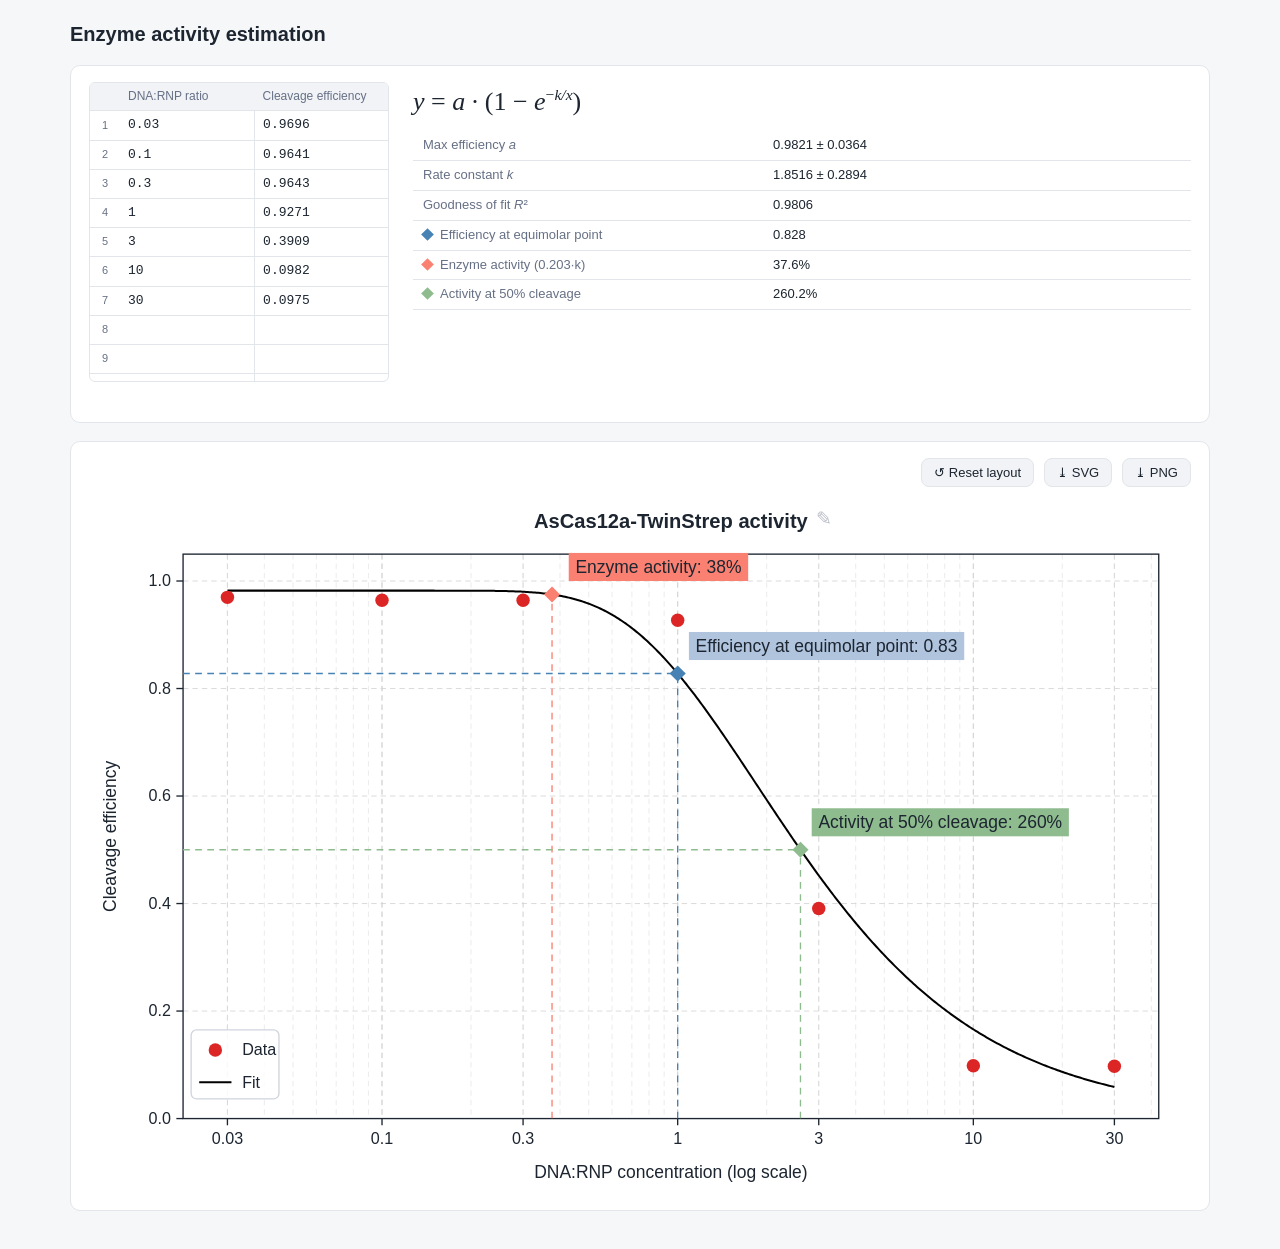
==== tools/enzyme_activity.html @ 2ab369ae "Added enzyme activity analysis" ====
<!DOCTYPE html>
<html lang='en'>

<head>
  <meta charset='utf-8'>
  <meta name='viewport' content='width=device-width, initial-scale=1'>
  <title>Enzyme activity estimation</title>
  <style>
    :root {
      --bg: #f6f7f9;
      --panel: #ffffff;
      --panel2: #f1f3f6;
      --line: #e2e6ea;
      --txt: #1c2530;
      --muted: #667085;
      --accent: #2563eb;
      --bad: #dc2626;
    }

    * {
      box-sizing: border-box
    }

    body {
      margin: 0;
      background: var(--bg);
      color: var(--txt);
      font: 14px/1.45 -apple-system, BlinkMacSystemFont, 'Segoe UI', Roboto, Helvetica, Arial, sans-serif
    }

    .wrap {
      max-width: 1180px;
      margin: 0 auto;
      padding: 20px
    }

    h1 {
      font-size: 20px;
      margin: 0 0 16px
    }

    .panel {
      background: var(--panel);
      border: 1px solid var(--line);
      border-radius: 10px;
      padding: 16px 18px;
      margin-bottom: 18px
    }

    .inputs {
      display: grid;
      grid-template-columns: minmax(220px, 300px) 1fr;
      gap: 24px
    }

    @media (max-width: 700px) {
      .inputs {
        grid-template-columns: 1fr
      }
    }

    label.fld {
      display: block;
      font-size: 12px;
      color: var(--muted);
      margin-bottom: 4px
    }

    /* data grid */
    .grid-wrap {
      max-height: 300px;
      overflow-y: auto;
      border: 1px solid var(--line);
      border-radius: 6px
    }

    #dataGrid {
      width: 100%;
      border-collapse: collapse
    }

    #dataGrid th {
      position: sticky;
      top: 0;
      background: var(--panel2);
      font-size: 12px;
      color: var(--muted);
      font-weight: 500;
      padding: 5px 8px;
      text-align: left;
      width: auto;
      z-index: 1
    }

    #dataGrid td {
      padding: 0;
      border-bottom: 1px solid var(--line)
    }

    #dataGrid td.idx {
      width: 30px;
      text-align: center;
      color: var(--muted);
      font-size: 11px
    }

    #dataGrid td.del {
      width: 28px;
      text-align: center
    }

    #dataGrid input {
      width: 100%;
      border: none;
      padding: 5px 8px;
      font: 13px/1.4 ui-monospace, SFMono-Regular, Menlo, Consolas, monospace;
      background: transparent;
      color: var(--txt);
      font-variant-numeric: tabular-nums
    }

    #dataGrid input:focus {
      outline: 2px solid rgba(37, 99, 235, .4);
      outline-offset: -2px;
      background: #f8faff
    }

    #dataGrid input.bad {
      background: #fef2f2;
      color: var(--bad)
    }

    #dataGrid td.x-col {
      border-right: 1px solid var(--line)
    }

    .del-btn {
      border: none;
      background: none;
      color: var(--muted);
      cursor: pointer;
      font-size: 15px;
      line-height: 1;
      padding: 2px 6px;
      border-radius: 4px
    }

    .del-btn:hover {
      color: var(--bad);
      background: #fef2f2
    }

    .grid-tools {
      display: flex;
      gap: 8px;
      margin-top: 8px
    }

    .btn.sm {
      padding: 3px 10px;
      font-size: 12px
    }

    /* formula */
    .formula {
      font: italic 26px/1.2 'Cambria Math', Cambria, 'Times New Roman', serif;
      margin: 4px 0 14px;
      color: var(--txt)
    }

    .formula .n {
      font-style: normal
    }

    .formula sup {
      font-size: 60%
    }

    /* plot + on-plot title */
    .plotwrap {
      position: relative
    }

    #titleInput {
      position: absolute;
      border: none;
      outline: none;
      background: transparent;
      box-shadow: none;
      text-align: center;
      font-weight: 600;
      color: var(--txt);
      padding: 0;
      margin: 0;
      font-family: -apple-system, Helvetica, Arial, sans-serif;
      -webkit-appearance: none;
      appearance: none
    }

    #titleInput::placeholder {
      color: #c0c5cc
    }

    #titleInput {
      cursor: text;
      transition: color .12s
    }

    #titleInput:hover:not(:focus) {
      color: var(--accent)
    }

    #titlePen {
      position: absolute;
      pointer-events: none;
      color: var(--muted);
      opacity: .45;
      transition: opacity .12s, color .12s;
      line-height: 1
    }

    .plotwrap:has(#titleInput:hover) #titlePen {
      opacity: 1;
      color: var(--accent)
    }

    .plotwrap:has(#titleInput:focus) #titlePen {
      opacity: 0
    }

    .lbl {
      cursor: move
    }

    .lbl .close {
      opacity: 0;
      cursor: pointer;
      transition: opacity .12s
    }

    .lbl:hover .close {
      opacity: 1
    }

    /* grid range selection */
    #dataGrid td.sel {
      background: rgba(37, 99, 235, .13)
    }

    #dataGrid td.idx {
      cursor: e-resize;
      user-select: none
    }

    #dataGrid th[data-c] {
      cursor: s-resize;
      user-select: none
    }

    .grid-wrap:focus {
      outline: none
    }

    .grid-wrap.dragging,
    .grid-wrap.dragging input {
      user-select: none
    }

    .grid-wrap.dragging input::selection {
      background: transparent
    }

    .hint {
      font-size: 12px;
      color: var(--muted);
      margin-top: 4px
    }

    #err {
      color: var(--bad);
      font-size: 13px;
      min-height: 18px;
      margin-top: 6px
    }

    table {
      border-collapse: collapse;
      font-size: 13px;
      width: 100%
    }

    th,
    td {
      padding: 5px 10px;
      border-bottom: 1px solid var(--line);
      text-align: left;
      font-variant-numeric: tabular-nums
    }

    th {
      color: var(--muted);
      font-weight: 500;
      width: 45%
    }

    .sw {
      display: inline-block;
      width: 9px;
      height: 9px;
      transform: rotate(45deg);
      margin-right: 8px
    }

    .phead {
      display: flex;
      align-items: center;
      justify-content: flex-end;
      gap: 10px;
      margin-bottom: 8px
    }

    .btn {
      display: inline-flex;
      align-items: center;
      gap: 6px;
      background: var(--panel2);
      color: var(--txt);
      border: 1px solid var(--line);
      border-radius: 8px;
      padding: 6px 12px;
      font-size: 13px;
      cursor: pointer
    }

    .btn:hover {
      border-color: var(--accent);
      color: var(--accent)
    }

    #plot {
      width: 100%;
      height: auto;
      display: block
    }

    #plot text {
      font-family: -apple-system, Helvetica, Arial, sans-serif
    }

    #hoverTip {
      position: fixed;
      z-index: 10;
      pointer-events: none;
      display: none;
      background: rgba(28, 37, 48, .92);
      color: #fff;
      font-size: 12px;
      line-height: 1.35;
      padding: 4px 8px;
      border-radius: 5px;
      white-space: nowrap;
      font-variant-numeric: tabular-nums
    }
  </style>
</head>

<body>
  <div class='wrap'>
    <h1>Enzyme activity estimation</h1>

    <div class='panel'>
      <div class='inputs'>
        <div>
          <div class='grid-wrap' tabindex='-1'>
            <table id='dataGrid'>
              <thead>
                <tr><th></th><th data-c='x' title='Select column'>DNA:RNP ratio</th><th data-c='y' title='Select column'>Cleavage efficiency</th></tr>
              </thead>
              <tbody></tbody>
            </table>
          </div>
          <div id='err'></div>
        </div>
        <div>
          <div class='formula'>y <span class='n'>=</span> a <span class='n'>&middot; (1 &minus;</span> e<sup><span class='n'>&minus;</span>k/x</sup><span class='n'>)</span></div>
          <table id='results'></table>
        </div>
      </div>
    </div>

    <div class='panel'>
      <div class='phead'>
        <button class='btn' id='resetLayout' title='Restore hidden and moved labels and legend'>↺ Reset layout</button>
        <button class='btn' id='exportSvg'>⤓ SVG</button>
        <button class='btn' id='exportPng'>⤓ PNG</button>
      </div>
      <div class='plotwrap'>
        <svg id='plot' xmlns='http://www.w3.org/2000/svg' viewBox='0 0 820 520'></svg>
        <input type='text' id='titleInput' value='AsCas12a-TwinStrep activity' placeholder='Click to add a title' spellcheck='false' title='Click to edit the title'>
        <span id='titlePen'>&#9998;</span>
      </div>
    </div>
  </div>
  <div id='hoverTip'></div>

  <script>
    'use strict';
    const SVGNS = 'http://www.w3.org/2000/svg';
    const $ = id => document.getElementById(id);
    const C = { eff: '#4682b4', act: '#fa8072', h50: '#8fbc8f', effBox: '#b0c4de', data: '#dc2626' };
    const P = { W: 820, H: 520, mL: 70, mR: 24, mT: 44, mB: 56 };
    const model = (x, a, k) => a * (1 - Math.exp(-k / x));
    const titleInput = $('titleInput');
    let fit = null;

    /* ======================= DATA GRID ======================= */
    let rows = [[0.03, 0.9696], [0.1, 0.9641], [0.3, 0.9643], [1, 0.9271], [3, 0.3909], [10, 0.0982], [30, 0.0975]]
      .map(([x, y]) => ({ x: String(x), y: String(y) }));
    const toNum = v => { const t = String(v).trim().replace(',', '.'); return t === '' ? NaN : Number(t); };
    const isBlank = r => !r.x.trim() && !r.y.trim();

    function splitLine(line) {
      // tab or semicolon separated: commas are decimal separators (e.g. LT/DE Excel)
      if (/[\t;]/.test(line)) return line.split(/[\t;]/).map(f => f.trim());
      const f = line.trim().split(/\s+/);
      return f.length > 1 ? f : line.split(',').map(f => f.trim());
    }

    // spreadsheet-like: always at least MIN_ROWS rows and SPARE empty rows below the last filled one
    const MIN_ROWS = 20, SPARE = 10;
    function lastFilled() { for (let i = rows.length - 1; i >= 0; i--) if (!isBlank(rows[i])) return i; return -1; }
    function makeRow(i) {
      const tr = document.createElement('tr');
      tr.innerHTML = `<td class='idx'>${i + 1}</td><td class='x-col'><input data-r='${i}' data-c='x' inputmode='decimal'></td>`
        + `<td><input data-r='${i}' data-c='y' inputmode='decimal'></td>`;
      tr.querySelector('[data-c=x]').value = rows[i].x; tr.querySelector('[data-c=y]').value = rows[i].y;
      return tr;
    }
    function ensureRows() {   // append rows without rebuilding (keeps focus)
      const tb = document.querySelector('#dataGrid tbody');
      while (rows.length < Math.max(MIN_ROWS, lastFilled() + 1 + SPARE)) {
        rows.push({ x: '', y: '' }); tb.appendChild(makeRow(rows.length - 1));
      }
    }
    function buildGrid(focus) {
      while (rows.length < Math.max(MIN_ROWS, lastFilled() + 1 + SPARE)) rows.push({ x: '', y: '' });
      const tb = document.querySelector('#dataGrid tbody'); tb.innerHTML = '';
      rows.forEach((r, i) => tb.appendChild(makeRow(i)));
      markBad(); if (typeof markSel === 'function') markSel();
      if (focus) { const el = tb.querySelector(`input[data-r='${focus.r}'][data-c='${focus.c}']`); if (el) { el.focus(); el.select(); } }
    }
    function markBad() {
      document.querySelectorAll('#dataGrid input').forEach(el => {
        const r = rows[+el.dataset.r], v = el.value.trim();
        const bad = (v !== '' && !Number.isFinite(toNum(v))) || (el.dataset.c === 'x' && v !== '' && toNum(v) <= 0)
          || (v === '' && !isBlank(r));
        el.classList.toggle('bad', bad);
      });
    }

    const tbody = document.querySelector('#dataGrid tbody'), gridWrap = document.querySelector('.grid-wrap');
    const COLS = ['x', 'y'];
    let sel = null, selDrag = null;   // sel: {a:{r,c}, b:{r,c}}, c = 0 (x) or 1 (y)
    const selBox = () => sel && {
      r0: Math.min(sel.a.r, sel.b.r), r1: Math.max(sel.a.r, sel.b.r),
      c0: Math.min(sel.a.c, sel.b.c), c1: Math.max(sel.a.c, sel.b.c)
    };
    const isMulti = () => { const b = selBox(); return !!b && (b.r1 > b.r0 || b.c1 > b.c0); };
    function markSel() {
      const b = isMulti() ? selBox() : null;
      tbody.querySelectorAll('input').forEach(el => {
        const r = +el.dataset.r, c = COLS.indexOf(el.dataset.c);
        el.parentElement.classList.toggle('sel', !!b && r >= b.r0 && r <= b.r1 && c >= b.c0 && c <= b.c1);
      });
    }
    function setSel(a, b) { sel = a ? { a, b: b || a } : null; markSel(); }
    function cellOf(target) {
      const td = target.closest && target.closest('td'); if (!td || !tbody.contains(td)) return null;
      const tr = td.parentElement, r = [...tbody.children].indexOf(tr);
      if (td.classList.contains('idx')) return { r, c: -1 };
      const inp = td.querySelector('input'); return inp ? { r, c: COLS.indexOf(inp.dataset.c) } : null;
    }
    // Click (no drag) on a cell enters edit mode; dragging selects a range.
    // A cell already being edited keeps native caret/text selection until the drag leaves it.
    const inputAt = cell => tbody.querySelector(`input[data-r='${cell.r}'][data-c='${COLS[cell.c]}']`);
    tbody.addEventListener('mousedown', e => {
      const cell = cellOf(e.target); if (!cell || e.button !== 0) return;
      if (cell.c === -1) {   // row header: whole rows
        e.preventDefault(); gridWrap.focus();
        const a = e.shiftKey && sel ? { r: sel.a.r, c: 0 } : { r: cell.r, c: 0 };
        setSel(a, { r: cell.r, c: 1 }); selDrag = { rows: true, moved: true };
        return;
      }
      const inp = inputAt(cell), editing = document.activeElement === inp;
      if (e.shiftKey && sel) { e.preventDefault(); gridWrap.focus(); setSel(sel.a, cell); selDrag = { rows: false, moved: true }; return; }
      if (!editing) e.preventDefault();   // no focus / text selection yet
      setSel(cell); selDrag = { rows: false, moved: false, cell, editing };
    });
    window.addEventListener('mousemove', e => {
      if (!selDrag || !sel) return;
      const el = document.elementFromPoint(e.clientX, e.clientY);
      const cell = el && cellOf(el); if (!cell) return;
      const b = selDrag.rows ? { r: cell.r, c: 1 } : { r: cell.r, c: Math.max(cell.c, 0) };
      if (b.r === sel.b.r && b.c === sel.b.c) return;
      setSel(sel.a, b);
      if (isMulti() && !selDrag.moved) {   // drag left the start cell: switch to range mode
        selDrag.moved = true;
        gridWrap.classList.add('dragging');
      }
      if (selDrag.moved) {   // keep any text selection inside the start cell collapsed
        const ae = document.activeElement;
        if (ae && ae.tagName === 'INPUT' && gridWrap.contains(ae)) { const n = ae.selectionStart; ae.setSelectionRange(n, n); ae.blur(); }
        if (document.activeElement !== gridWrap) gridWrap.focus();
        window.getSelection().removeAllRanges();
        e.preventDefault();
      }
    });
    window.addEventListener('mouseup', () => {
      if (selDrag && !selDrag.moved && !selDrag.rows && !selDrag.editing) {   // plain click: edit that cell
        const inp = inputAt(selDrag.cell);
        if (inp) { inp.focus(); const n = inp.value.length; inp.setSelectionRange(n, n); }
      }
      selDrag = null; gridWrap.classList.remove('dragging');
    });
    document.querySelectorAll('#dataGrid th[data-c]').forEach(th => th.addEventListener('mousedown', e => {
      e.preventDefault(); gridWrap.focus();
      const c = COLS.indexOf(th.dataset.c), last = Math.max(lastFilled(), 0);
      if (e.shiftKey && sel) setSel({ r: 0, c: sel.a.c }, { r: last, c });
      else setSel({ r: 0, c }, { r: last, c });
    }));
    document.addEventListener('mousedown', e => { if (!gridWrap.contains(e.target)) setSel(null); });
    gridWrap.addEventListener('keydown', e => {
      if (!isMulti()) return;
      if (e.key === 'Delete' || e.key === 'Backspace') {
        e.preventDefault();
        const b = selBox();
        for (let r = b.r0; r <= b.r1; r++) for (let c = b.c0; c <= b.c1; c++) rows[r][COLS[c]] = '';
        buildGrid(); gridWrap.focus(); render();
      } else if (e.key === 'Escape') setSel(null);
    });
    document.addEventListener('copy', e => {
      if (!isMulti() || !gridWrap.contains(document.activeElement)) return;
      const b = selBox(), out = [];
      for (let r = b.r0; r <= b.r1; r++) { const line = []; for (let c = b.c0; c <= b.c1; c++) line.push(rows[r][COLS[c]]); out.push(line.join('\t')); }
      e.clipboardData.setData('text/plain', out.join('\n')); e.preventDefault();
    });
    tbody.addEventListener('input', e => {
      const el = e.target; if (el.tagName !== 'INPUT') return;
      const i = +el.dataset.r; rows[i][el.dataset.c] = el.value;
      ensureRows(); markBad(); render();
    });
    tbody.addEventListener('keydown', e => {
      const el = e.target; if (el.tagName !== 'INPUT') return;
      const i = +el.dataset.r, c = el.dataset.c;
      let t = null;
      if (e.key === 'Enter' || e.key === 'ArrowDown') t = { r: Math.min(i + 1, rows.length - 1), c };
      else if (e.key === 'ArrowUp') t = { r: Math.max(i - 1, 0), c };
      if (t) { e.preventDefault(); const n = tbody.querySelector(`input[data-r='${t.r}'][data-c='${t.c}']`); n.focus(); n.select(); }
    });
    tbody.addEventListener('paste', e => {
      const el = e.target; if (el.tagName !== 'INPUT') return;
      const text = (e.clipboardData || window.clipboardData).getData('text');
      if (!/\s|;/.test(text.trim())) return;   // single value: normal paste
      e.preventDefault();
      const lines = text.replace(/\r/g, '').split('\n').filter(l => l.trim() !== '');
      let i = +el.dataset.r; const startCol = el.dataset.c;
      for (const line of lines) {
        const f = splitLine(line);
        if (!rows[i]) rows[i] = { x: '', y: '' };
        if (startCol === 'x') { rows[i].x = f[0] ?? ''; if (f.length > 1) rows[i].y = f[1]; }
        else rows[i].y = f[0] ?? '';
        i++;
      }
      buildGrid({ r: Math.min(i, rows.length - 1), c: startCol }); render();
    });

    /* ======================= PARSE ======================= */
    function getPoints() {
      const pts = [];
      rows.forEach((r, i) => {
        if (isBlank(r)) return;
        const x = toNum(r.x), y = toNum(r.y);
        if (!Number.isFinite(x) || !Number.isFinite(y)) throw new Error(`Row ${i + 1} needs two numbers.`);
        if (x <= 0) throw new Error(`Row ${i + 1}: ratio must be positive (log scale).`);
        pts.push({ x, y });
      });
      if (pts.length < 3) throw new Error('Need at least 3 points.');
      return pts.sort((p, q) => p.x - q.x);
    }

    /* ======================= FIT (Levenberg-Marquardt) ======================= */
    function curveFit(pts) {
      const n = pts.length;
      // initial guess: a = max y, k from the point closest to half-max
      let a = Math.max(...pts.map(p => p.y));
      let best = pts[0], bd = Infinity;
      for (const p of pts) { const d = Math.abs(p.y - a / 2); if (d < bd && p.y < a) { bd = d; best = p; } }
      let k = Math.max(1e-9, -best.x * Math.log(Math.max(1e-6, 1 - best.y / a)));
      if (!Number.isFinite(k)) k = 1;

      const ssr = (a, k) => pts.reduce((s, p) => s + (p.y - model(p.x, a, k)) ** 2, 0);
      const jac = (a, k) => {
        let JtJ = [0, 0, 0], Jtr = [0, 0];
        for (const p of pts) {
          const e = Math.exp(-k / p.x), da = 1 - e, dk = a * e / p.x, r = p.y - a * da;
          JtJ[0] += da * da; JtJ[1] += da * dk; JtJ[2] += dk * dk; Jtr[0] += da * r; Jtr[1] += dk * r;
        }
        return { JtJ, Jtr };
      };
      let lam = 1e-3, cur = ssr(a, k);
      for (let it = 0; it < 500; it++) {
        const { JtJ, Jtr } = jac(a, k);
        const m00 = JtJ[0] * (1 + lam), m11 = JtJ[2] * (1 + lam), m01 = JtJ[1], det = m00 * m11 - m01 * m01;
        if (!det) break;
        const da = (m11 * Jtr[0] - m01 * Jtr[1]) / det, dk = (m00 * Jtr[1] - m01 * Jtr[0]) / det;
        const na = a + da, nk = k + dk, ns = ssr(na, nk);
        if (Number.isFinite(ns) && ns < cur) {
          const done = Math.abs(cur - ns) <= 1e-15 * Math.max(1, cur) && Math.abs(da) < 1e-12 && Math.abs(dk) < 1e-12;
          a = na; k = nk; cur = ns; lam = Math.max(lam / 10, 1e-12);
          if (done) break;
        } else { lam *= 10; if (lam > 1e12) break; }
      }
      // covariance as in scipy curve_fit (absolute_sigma=False)
      const { JtJ } = jac(a, k), det = JtJ[0] * JtJ[2] - JtJ[1] * JtJ[1];
      const s2 = n > 2 ? cur / (n - 2) : NaN;
      const se = det ? [Math.sqrt(JtJ[2] / det * s2), Math.sqrt(JtJ[0] / det * s2)] : [NaN, NaN];
      const mean = pts.reduce((s, p) => s + p.y, 0) / n;
      const sst = pts.reduce((s, p) => s + (p.y - mean) ** 2, 0);
      return { a, k, seA: se[0], seK: se[1], r2: 1 - cur / sst };
    }

    /* ======================= SVG HELPERS ======================= */
    function E(tag, attrs, parent) {
      const e = document.createElementNS(SVGNS, tag);
      for (const k in attrs) e.setAttribute(k, attrs[k]);
      if (parent) parent.appendChild(e);
      return e;
    }
    function T(parent, x, y, txt, attrs = {}) {
      const t = E('text', Object.assign({ x, y, 'font-size': 12, fill: '#1c2530' }, attrs), parent);
      t.textContent = txt; return t;
    }
    function diamond(parent, cx, cy, fill, r = 6) {
      return E('path', { d: `M${cx} ${cy - r}L${cx + r} ${cy}L${cx} ${cy + r}L${cx - r} ${cy}Z`, fill }, parent);
    }
    const lblOff = {};   // key -> {dx, dy} in svg units, persists across renders
    const hidden = {};   // key -> true when closed
    function movable(parent, key) {
      const off = lblOff[key] || { dx: 0, dy: 0 };
      const g = E('g', { class: 'lbl', transform: `translate(${off.dx} ${off.dy})` }, parent);
      g.dataset.key = key;
      E('title', {}, g).textContent = 'Drag to move, double-click to reset position';
      return g;
    }
    function addClose(g, x, y) {
      const c = E('g', { class: 'close hover-el', transform: `translate(${x} ${y})` }, g);
      E('title', {}, c).textContent = 'Hide';
      E('circle', { r: 7, fill: '#fff', stroke: '#98a2b3' }, c);
      E('path', { d: 'M-3 -3L3 3M3 -3L-3 3', stroke: '#475467', 'stroke-width': 1.5, 'stroke-linecap': 'round' }, c);
    }
    function labelBox(parent, x, y, txt, fill, key) {
      if (hidden[key]) return;
      const g = movable(parent, key);
      const bg = E('rect', { fill }, g);
      const t = T(g, x, y, txt, { 'font-size': 13 });
      const b = t.getBBox();
      let dx = 0;
      if (b.x + b.width + 6 > P.W - P.mR) dx = (P.W - P.mR) - (b.x + b.width + 6);   // keep inside plot
      if (dx) t.setAttribute('x', x + dx);
      bg.setAttribute('x', b.x - 5 + dx); bg.setAttribute('y', b.y - 3);
      bg.setAttribute('width', b.width + 10); bg.setAttribute('height', b.height + 6);
      addClose(g, b.x + b.width + 5 + dx, b.y - 3);
    }
    const fmtX = v => (v >= 1 ? +v.toPrecision(4) : +v.toPrecision(3)).toString();

    /* ======================= PLOT ======================= */
    function render() {
      const svg = $('plot'); svg.innerHTML = '';
      let pts;
      try { pts = getPoints(); $('err').textContent = ''; }
      catch (e) { $('err').textContent = e.message; fit = null; $('results').innerHTML = ''; return; }

      const { a, k, seA, seK, r2 } = curveFit(pts);
      const xs = pts.map(p => p.x), xmin = Math.min(...xs), xmax = Math.max(...xs);
      const xEff = 1, yEff = model(xEff, a, k);
      const xAct = 0.203 * k, yAct = model(xAct, a, k);
      const y50 = 0.5, x50 = a > y50 ? -k / Math.log(1 - y50 / a) : NaN;

      // axes: log x padded like matplotlib auto-margins
      const lmin = Math.log10(xmin), lmax = Math.log10(xmax), pad = Math.max(0.05 * (lmax - lmin), 0.1);
      const L0 = lmin - pad, L1 = lmax + pad, Y0 = 0, Y1 = 1.05;
      const pW = P.W - P.mL - P.mR, pH = P.H - P.mT - P.mB;
      const sx = x => P.mL + (Math.log10(x) - L0) / (L1 - L0) * pW;
      const sy = y => P.mT + (1 - (y - Y0) / (Y1 - Y0)) * pH;
      const x2v = px => Math.pow(10, L0 + (px - P.mL) / pW * (L1 - L0));
      fit = { a, k, sx, sy, x2v, pW, pH, L0, L1, pts, lmin, lmax };

      E('rect', { x: 0, y: 0, width: P.W, height: P.H, fill: '#fff' }, svg);
      const defs = E('defs', {}, svg), cp = E('clipPath', { id: 'clip' }, defs);
      E('rect', { x: P.mL, y: P.mT, width: pW, height: pH }, cp);

      // grid: minor log lines, data x ticks, y ticks
      const grid = E('g', { stroke: '#d3d3d3', 'stroke-width': 0.6, 'stroke-dasharray': '4 3' }, svg);
      for (let d = Math.floor(L0); d <= Math.ceil(L1); d++)
        for (let m = 1; m <= 9; m++) {
          const v = m * Math.pow(10, d), lv = Math.log10(v);
          if (lv < L0 || lv > L1) continue;
          E('line', { x1: sx(v), x2: sx(v), y1: P.mT, y2: P.mT + pH, opacity: m === 1 ? 1 : 0.5 }, grid);
        }
      for (let y = 0; y <= 1.0001; y += 0.2) E('line', { x1: P.mL, x2: P.mL + pW, y1: sy(y), y2: sy(y) }, grid);
      const uniq = [...new Set(xs)];
      for (const v of uniq) E('line', { x1: sx(v), x2: sx(v), y1: P.mT, y2: P.mT + pH }, grid);

      // axes box + tick labels
      E('rect', { x: P.mL, y: P.mT, width: pW, height: pH, fill: 'none', stroke: '#1c2530', 'stroke-width': 1 }, svg);
      for (const v of uniq) {
        E('line', { x1: sx(v), x2: sx(v), y1: P.mT + pH, y2: P.mT + pH + 5, stroke: '#1c2530' }, svg);
        T(svg, sx(v), P.mT + pH + 19, fmtX(v), { 'text-anchor': 'middle' });
      }
      for (let y = 0; y <= 1.0001; y += 0.2) {
        E('line', { x1: P.mL - 5, x2: P.mL, y1: sy(y), y2: sy(y), stroke: '#1c2530' }, svg);
        T(svg, P.mL - 9, sy(y) + 4, y.toFixed(1), { 'text-anchor': 'end' });
      }
      T(svg, P.mL + pW / 2, P.H - 12, 'DNA:RNP concentration (log scale)', { 'text-anchor': 'middle', 'font-size': 13 });
      T(svg, 20, P.mT + pH / 2, 'Cleavage efficiency', { 'text-anchor': 'middle', 'font-size': 13, transform: `rotate(-90 20 ${P.mT + pH / 2})` });
      T(svg, P.mL + pW / 2, 26, titleInput.value, { 'text-anchor': 'middle', 'font-size': 15, 'font-weight': 600, class: 'title-el', display: 'none' });

      const plot = E('g', { 'clip-path': 'url(#clip)' }, svg);

      // fitted curve over data range
      let d = '';
      for (let i = 0; i < 500; i++) {
        const x = Math.pow(10, lmin + (lmax - lmin) * i / 499);
        d += (i ? 'L' : 'M') + sx(x).toFixed(2) + ' ' + sy(model(x, a, k)).toFixed(2);
      }
      E('path', { d, fill: 'none', stroke: '#000', 'stroke-width': 1.5 }, plot);

      // guide lines + markers
      const dash = { 'stroke-dasharray': '5 4', 'stroke-width': 1 };
      const xLeft = P.mL;
      const guides = [];
      if (yEff >= 0) guides.push({ key: 'eff', x: xEff, y: yEff, col: C.eff, h: true, box: C.effBox, txt: `Efficiency at equimolar point: ${yEff.toFixed(2)}`, off: 1.15 });
      if (Number.isFinite(xAct) && xAct > 0) guides.push({ key: 'act', x: xAct, y: yAct, col: C.act, h: false, box: C.act, txt: `Enzyme activity: ${(xAct * 100).toFixed(0)}%`, off: 1.2 });
      if (Number.isFinite(x50) && x50 > 0) guides.push({ key: 'h50', x: x50, y: y50, col: C.h50, h: true, box: C.h50, txt: `Activity at 50% cleavage: ${(x50 * 100).toFixed(0)}%`, off: 1.15 });
      for (const g of guides) {
        E('line', Object.assign({ x1: sx(g.x), x2: sx(g.x), y1: sy(0), y2: sy(g.y), stroke: g.col }, dash), plot);
        if (g.h) E('line', Object.assign({ x1: xLeft, x2: sx(g.x), y1: sy(g.y), y2: sy(g.y), stroke: g.col }, dash), plot);
      }

      // data points
      for (const p of pts) E('circle', { cx: sx(p.x), cy: sy(p.y), r: 5, fill: C.data }, plot);
      for (const g of guides) diamond(plot, sx(g.x), sy(g.y), g.col);

      // legend (lower left)
      if (!hidden.legend) {
        const lg = movable(svg, 'legend'), lx = P.mL + 12, ly = P.mT + pH - 60;
        const lbg = E('rect', { x: lx - 6, y: ly - 6, rx: 4, fill: '#fff', 'fill-opacity': 0.85, stroke: '#d0d5dd' }, lg);
        E('circle', { cx: lx + 12, cy: ly + 9, r: 5, fill: C.data }, lg);
        T(lg, lx + 32, ly + 13, 'Data');
        E('line', { x1: lx, x2: lx + 24, y1: ly + 33, y2: ly + 33, stroke: '#000', 'stroke-width': 1.5 }, lg);
        T(lg, lx + 32, ly + 37, 'Fit');
        const lb = lg.getBBox(), lw = lb.width + 8;
        lbg.setAttribute('width', lw); lbg.setAttribute('height', lb.height + 14);
        addClose(lg, lx - 6 + lw, ly - 6);
      }

      for (const g of guides) labelBox(svg, sx(g.off * g.x), sy(g.y + 0.04), g.txt, g.box, g.key);

      // hover elements (excluded from export)
      fit.hLine = E('line', { class: 'hover-el', y1: P.mT, y2: P.mT + pH, stroke: '#475467', 'stroke-width': 1, 'pointer-events': 'none', display: 'none' }, svg);
      fit.hDot = E('circle', { class: 'hover-el', r: 4, fill: '#000', stroke: '#fff', 'stroke-width': 1.5, 'pointer-events': 'none', display: 'none' }, svg);

      // results table
      const pm = (v, s, dg) => Number.isFinite(s) ? `${v.toFixed(dg)} \u00b1 ${s.toFixed(dg)}` : v.toFixed(dg);
      const sw = c => `<span class='sw' style='background:${c}'></span>`;
      $('results').innerHTML = `
        <tr><th>Max efficiency <i>a</i></th><td>${pm(a, seA, 4)}</td></tr>
        <tr><th>Rate constant <i>k</i></th><td>${pm(k, seK, 4)}</td></tr>
        <tr><th>Goodness of fit <i>R</i>\u00b2</th><td>${r2.toFixed(4)}</td></tr>
        <tr><th>${sw(C.eff)}Efficiency at equimolar point</th><td>${yEff.toFixed(3)}</td></tr>
        <tr><th>${sw(C.act)}Enzyme activity (0.203\u00b7k)</th><td>${(xAct * 100).toFixed(1)}%</td></tr>
        <tr><th>${sw(C.h50)}Activity at 50% cleavage</th><td>${Number.isFinite(x50) ? (x50 * 100).toFixed(1) + '%' : 'n/a (a \u2264 0.5)'}</td></tr>`;
    }

    /* ======================= HOVER ======================= */
    const tip = $('hoverTip'), svgEl = $('plot');
    function hideHover() { tip.style.display = 'none'; if (fit) { fit.hLine.setAttribute('display', 'none'); fit.hDot.setAttribute('display', 'none'); } }
    svgEl.addEventListener('pointermove', ev => {
      if (!fit || ev.buttons || lblDrag) { hideHover(); return; }
      const r = svgEl.getBoundingClientRect(), s = P.W / r.width;
      const x = (ev.clientX - r.left) * s, y = (ev.clientY - r.top) * s;
      if (x < P.mL || x > P.mL + fit.pW || y < P.mT || y > P.mT + fit.pH) { hideHover(); return; }
      const R = 10 * s;   // snap radius: 10 screen px, in svg units

      // nearest data point
      let bp = null, bd = R;
      for (const p of fit.pts) { const d = Math.hypot(fit.sx(p.x) - x, fit.sy(p.y) - y); if (d <= bd) { bd = d; bp = p; } }

      // nearest point on the fitted curve (sampled around the cursor, within the plotted range)
      let cx = null, cd = R;
      const xa = Math.max(x - R, fit.sx(Math.pow(10, fit.lmin))), xb = Math.min(x + R, fit.sx(Math.pow(10, fit.lmax)));
      for (let px = xa; px <= xb; px += 0.5) {
        const d = Math.hypot(px - x, fit.sy(model(fit.x2v(px), fit.a, fit.k)) - y);
        if (d <= cd) { cd = d; cx = px; }
      }

      let px, py, html;
      if (bp) {
        px = fit.sx(bp.x); py = fit.sy(bp.y);
        html = `<b>Data</b><br>DNA:RNP ${fmtX(bp.x)}<br>Efficiency ${bp.y.toFixed(3)}<br>Fit ${model(bp.x, fit.a, fit.k).toFixed(3)}`;
      } else if (cx != null) {
        const xv = fit.x2v(cx), yv = model(xv, fit.a, fit.k);
        px = cx; py = fit.sy(yv);
        html = `<b>Fit</b><br>DNA:RNP ${fmtX(xv)}<br>RNP activity ${(xv * 100).toPrecision(3)}%<br>Efficiency ${yv.toFixed(3)}`;
      } else { hideHover(); return; }
      fit.hLine.setAttribute('x1', px); fit.hLine.setAttribute('x2', px); fit.hLine.setAttribute('display', 'inline');
      fit.hDot.setAttribute('cx', px); fit.hDot.setAttribute('cy', py); fit.hDot.setAttribute('display', 'inline');
      tip.innerHTML = html;
      tip.style.display = 'block';
      const w = tip.offsetWidth, h = tip.offsetHeight;
      let tx = ev.clientX + 14, ty = ev.clientY + 14;
      if (tx + w > window.innerWidth - 4) tx = ev.clientX - w - 14;
      if (ty + h > window.innerHeight - 4) ty = ev.clientY - h - 14;
      tip.style.left = tx + 'px'; tip.style.top = ty + 'px';
    });
    svgEl.addEventListener('pointerleave', hideHover);

    /* ======================= EXPORT ======================= */
    const safe = s => (String(s).replace(/[\/\\:*?"<>|]+/g, '_').trim() || 'rnp_activity');
    function svgString() {
      const clone = svgEl.cloneNode(true);
      clone.querySelectorAll('.hover-el, .lbl > title').forEach(n => n.remove());
      clone.querySelectorAll('.title-el').forEach(n => n.removeAttribute('display'));
      clone.setAttribute('width', P.W); clone.setAttribute('height', P.H);
      const st = document.createElementNS(SVGNS, 'style');
      st.textContent = 'text{font-family:-apple-system,Helvetica,Arial,sans-serif}';
      clone.insertBefore(st, clone.firstChild);
      return new XMLSerializer().serializeToString(clone);
    }
    function download(href, name) { const a = document.createElement('a'); a.href = href; a.download = name; a.click(); }
    $('exportSvg').addEventListener('click', () => {
      if (!fit) return;
      const url = URL.createObjectURL(new Blob([svgString()], { type: 'image/svg+xml;charset=utf-8' }));
      download(url, safe(titleInput.value) + '.svg'); setTimeout(() => URL.revokeObjectURL(url), 1000);
    });
    $('exportPng').addEventListener('click', () => {
      if (!fit) return;
      const url = URL.createObjectURL(new Blob([svgString()], { type: 'image/svg+xml;charset=utf-8' }));
      const img = new Image();
      img.onload = () => {
        const sc = 3, c = document.createElement('canvas'); c.width = P.W * sc; c.height = P.H * sc;
        const ctx = c.getContext('2d'); ctx.scale(sc, sc); ctx.drawImage(img, 0, 0, P.W, P.H);
        URL.revokeObjectURL(url); download(c.toDataURL('image/png'), safe(titleInput.value) + '.png');
      };
      img.src = url;
    });

    /* ======================= WIRING ======================= */
    /* label dragging */
    let lblDrag = null;
    svgEl.addEventListener('pointerdown', ev => {
      const g = ev.target.closest('.lbl'); if (!g) return;
      ev.preventDefault(); hideHover();
      if (ev.target.closest('.close')) { hidden[g.dataset.key] = true; render(); return; }
      const key = g.dataset.key, o = lblOff[key] || { dx: 0, dy: 0 };
      lblDrag = { key, g, sx: ev.clientX, sy: ev.clientY, dx: o.dx, dy: o.dy };
      try { svgEl.setPointerCapture(ev.pointerId); } catch (_) { }
    });
    svgEl.addEventListener('pointermove', ev => {
      if (!lblDrag) return;
      const k = P.W / svgEl.getBoundingClientRect().width;
      const o = { dx: lblDrag.dx + (ev.clientX - lblDrag.sx) * k, dy: lblDrag.dy + (ev.clientY - lblDrag.sy) * k };
      lblOff[lblDrag.key] = o; lblDrag.g.setAttribute('transform', `translate(${o.dx} ${o.dy})`);
    });
    svgEl.addEventListener('pointerup', () => { lblDrag = null; });
    svgEl.addEventListener('dblclick', ev => {
      const g = ev.target.closest('.lbl'); if (!g || ev.target.closest('.close')) return;
      delete lblOff[g.dataset.key]; g.setAttribute('transform', 'translate(0 0)');
    });

    /* on-plot title */
    function placeTitle() {
      const r = svgEl.getBoundingClientRect(), k = r.width / P.W;
      if (!r.width) return;
      titleInput.style.left = (P.mL * k) + 'px';
      titleInput.style.width = ((P.W - P.mL - P.mR) * k) + 'px';
      titleInput.style.top = (8 * k) + 'px';
      titleInput.style.height = (24 * k) + 'px';
      titleInput.style.fontSize = (15 * k) + 'px';
      placePen();
    }
    const measureCtx = document.createElement('canvas').getContext('2d');
    function placePen() {
      const r = svgEl.getBoundingClientRect(), k = r.width / P.W; if (!r.width) return;
      const cs = getComputedStyle(titleInput);
      measureCtx.font = `${cs.fontWeight} ${cs.fontSize} ${cs.fontFamily}`;
      const w = measureCtx.measureText(titleInput.value || titleInput.placeholder).width;
      const pen = $('titlePen'), cx = (P.mL + (P.W - P.mL - P.mR) / 2) * k;
      pen.style.fontSize = (14 * k) + 'px';
      pen.style.left = Math.min(cx + w / 2 + 6 * k, (P.W - P.mR - 14) * k) + 'px';
      pen.style.top = (11 * k) + 'px';
    }
    new ResizeObserver(placeTitle).observe(svgEl);
    titleInput.addEventListener('input', () => { const t = svgEl.querySelector('.title-el'); if (t) t.textContent = titleInput.value; placePen(); });
    titleInput.addEventListener('keydown', e => { if (e.key === 'Enter') titleInput.blur(); });

    $('resetLayout').addEventListener('click', () => {
      for (const k in lblOff) delete lblOff[k];
      for (const k in hidden) delete hidden[k];
      render();
    });

    buildGrid();
    render();
    placeTitle();

    function sendHeight() {
      const height = document.documentElement.scrollHeight || document.body.scrollHeight;
      window.parent.postMessage({ type: 'resize-iframe', height: height }, '*');
    }
    window.addEventListener('load', sendHeight);
    new MutationObserver(sendHeight).observe(document.body, { attributes: true, childList: true, subtree: true });
  </script>
</body>

</html>
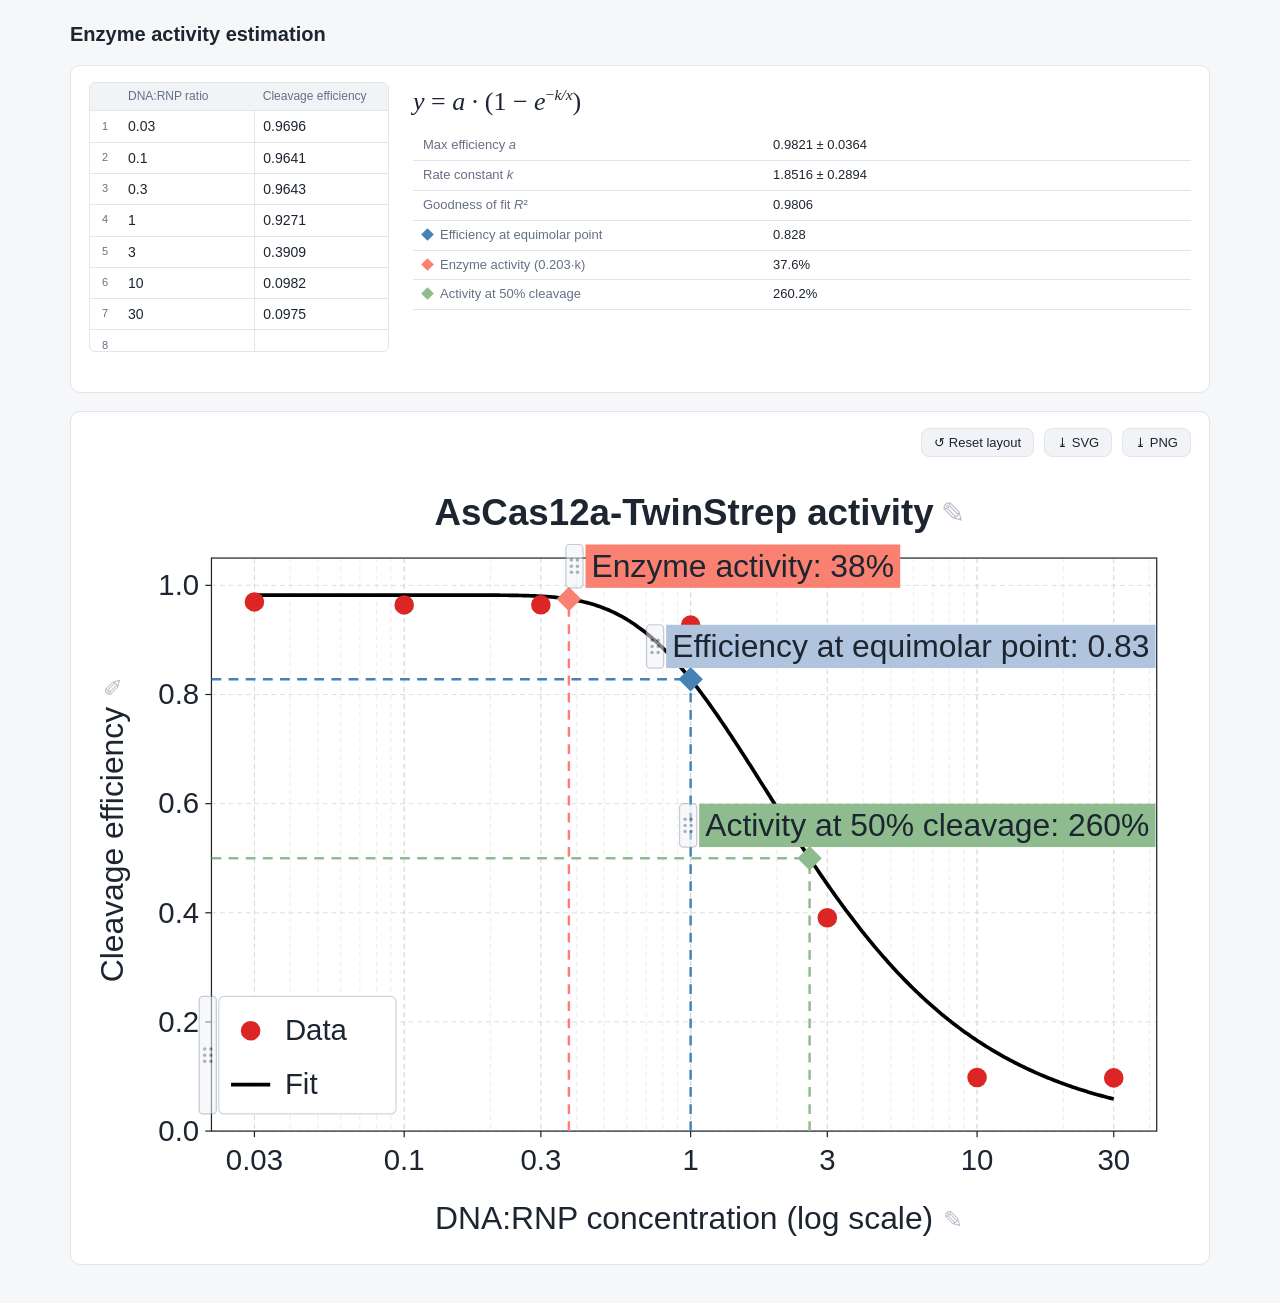
==== commit 0245713e: "Slight improvements to the enzyme activity plotting" ====
--- a/tools/enzyme_activity.html
+++ b/tools/enzyme_activity.html
@@ -68,7 +68,7 @@
 
     /* data grid */
     .grid-wrap {
-      max-height: 300px;
+      max-height: 300px;   /* refined in fitGridHeight() */
       overflow-y: auto;
       border: 1px solid var(--line);
       border-radius: 6px
@@ -113,7 +113,8 @@
       width: 100%;
       border: none;
       padding: 5px 8px;
-      font: 13px/1.4 ui-monospace, SFMono-Regular, Menlo, Consolas, monospace;
+      font: inherit;
+      font-size: 14px;
       background: transparent;
       color: var(--txt);
       font-variant-numeric: tabular-nums
@@ -230,6 +231,67 @@
 
     .lbl {
       cursor: move
+    }
+
+    .pen {
+      pointer-events: none
+    }
+
+    .pen text {
+      fill: #667085;
+      opacity: .45;
+      transition: opacity .12s, fill .12s
+    }
+
+    .svg-edit::selection {
+      color: transparent;
+      background: rgba(37, 99, 235, .25)
+    }
+
+    .lbl .pen text {
+      opacity: 0
+    }
+
+    .lbl:hover .pen text {
+      opacity: .55
+    }
+
+    #plot [data-edit-target] {
+      transition: fill .12s
+    }
+
+    #plot [data-edit-target]:hover {
+      fill: var(--accent)
+    }
+
+    [data-edit-target].clickable {
+      cursor: text
+    }
+
+    .svg-edit {
+      position: absolute;
+      z-index: 5;
+      border: none;
+      outline: none;
+      box-shadow: none;
+      background: transparent;
+      /* the svg text stays visible and updates live; the input only supplies caret and selection */
+      color: transparent;
+      caret-color: var(--txt);
+      padding: 0;
+      margin: 0;
+      -webkit-appearance: none;
+      appearance: none;
+      font-family: -apple-system, Helvetica, Arial, sans-serif
+    }
+
+    .lbl .grip {
+      opacity: .55;
+      transition: opacity .12s
+    }
+
+    .lbl:hover .grip {
+      opacity: 1
     }
 
     .lbl .close {
@@ -395,7 +457,7 @@
         <button class='btn' id='exportPng'>⤓ PNG</button>
       </div>
       <div class='plotwrap'>
-        <svg id='plot' xmlns='http://www.w3.org/2000/svg' viewBox='0 0 820 520'></svg>
+        <svg id='plot' xmlns='http://www.w3.org/2000/svg' viewBox='0 0 900 640'></svg>
         <input type='text' id='titleInput' value='AsCas12a-TwinStrep activity' placeholder='Click to add a title' spellcheck='false' title='Click to edit the title'>
         <span id='titlePen'>&#9998;</span>
       </div>
@@ -408,7 +470,7 @@
     const SVGNS = 'http://www.w3.org/2000/svg';
     const $ = id => document.getElementById(id);
     const C = { eff: '#4682b4', act: '#fa8072', h50: '#8fbc8f', effBox: '#b0c4de', data: '#dc2626' };
-    const P = { W: 820, H: 520, mL: 70, mR: 24, mT: 44, mB: 56 };
+    const P = { W: 900, H: 640, mL: 100, mR: 28, mT: 76, mB: 96 };
     const model = (x, a, k) => a * (1 - Math.exp(-k / x));
     const titleInput = $('titleInput');
     let fit = null;
@@ -442,11 +504,17 @@
         rows.push({ x: '', y: '' }); tb.appendChild(makeRow(rows.length - 1));
       }
     }
+    function fitGridHeight() {   // show 7 full rows and most of row 8
+      const wrap = document.querySelector('.grid-wrap'), head = document.querySelector('#dataGrid thead');
+      const row = document.querySelector('#dataGrid tbody tr'); if (!row || !row.offsetHeight) return;
+      wrap.style.maxHeight = (head.offsetHeight + row.offsetHeight * 7.8) + 'px';
+    }
     function buildGrid(focus) {
       while (rows.length < Math.max(MIN_ROWS, lastFilled() + 1 + SPARE)) rows.push({ x: '', y: '' });
       const tb = document.querySelector('#dataGrid tbody'); tb.innerHTML = '';
       rows.forEach((r, i) => tb.appendChild(makeRow(i)));
       markBad(); if (typeof markSel === 'function') markSel();
+      fitGridHeight();
       if (focus) { const el = tb.querySelector(`input[data-r='${focus.r}'][data-c='${focus.c}']`); if (el) { el.focus(); el.select(); } }
     }
     function markBad() {
@@ -637,38 +705,61 @@
       return e;
     }
     function T(parent, x, y, txt, attrs = {}) {
-      const t = E('text', Object.assign({ x, y, 'font-size': 12, fill: '#1c2530' }, attrs), parent);
+      const t = E('text', Object.assign({ x, y, 'font-size': 24, fill: '#1c2530' }, attrs), parent);
       t.textContent = txt; return t;
     }
-    function diamond(parent, cx, cy, fill, r = 6) {
+    function diamond(parent, cx, cy, fill, r = 10) {
       return E('path', { d: `M${cx} ${cy - r}L${cx + r} ${cy}L${cx} ${cy + r}L${cx - r} ${cy}Z`, fill }, parent);
     }
     const lblOff = {};   // key -> {dx, dy} in svg units, persists across renders
     const hidden = {};   // key -> true when closed
+    const TEXT_DEFAULTS = {
+      xlab: 'DNA:RNP concentration (log scale)', ylab: 'Cleavage efficiency', legData: 'Data', legFit: 'Fit',
+      eff: 'Efficiency at equimolar point', act: 'Enzyme activity', h50: 'Activity at 50% cleavage'
+    };
+    const texts = Object.assign({}, TEXT_DEFAULTS);
+    let editing = null;   // {key, inp, orig}
+    function addPen(parent, key, x, y, opts = {}) {   // edit symbol (screen only, not clickable)
+      if (editing && editing.key === key) return null;
+      const g = E('g', { class: 'pen hover-el', transform: `translate(${x} ${y})${opts.rotate ? ' rotate(-90)' : ''}` }, parent);
+      g.dataset.edit = key;
+      T(g, 0, 0, '\u270e', { 'font-size': opts.size || 20, 'text-anchor': 'middle', 'dominant-baseline': 'central' });
+      return g;
+    }
     function movable(parent, key) {
       const off = lblOff[key] || { dx: 0, dy: 0 };
       const g = E('g', { class: 'lbl', transform: `translate(${off.dx} ${off.dy})` }, parent);
       g.dataset.key = key;
-      E('title', {}, g).textContent = 'Drag to move, double-click to reset position';
+      E('title', {}, g).textContent = 'Click text to edit, drag to move';
       return g;
+    }
+    function addGrip(g, x, y, h) {   // drag handle on the left edge (screen only)
+      const w = 14, c = E('g', { class: 'grip hover-el', transform: `translate(${x - w - 2} ${y})` }, g);
+      E('rect', { width: w, height: h, rx: 3, fill: '#f1f3f6', stroke: '#98a2b3' }, c);
+      for (let i = 0; i < 3; i++) for (let j = 0; j < 2; j++)
+        E('circle', { cx: 4.5 + j * 5, cy: h / 2 + (i - 1) * 5, r: 1.4, fill: '#667085' }, c);
     }
     function addClose(g, x, y) {
       const c = E('g', { class: 'close hover-el', transform: `translate(${x} ${y})` }, g);
       E('title', {}, c).textContent = 'Hide';
-      E('circle', { r: 7, fill: '#fff', stroke: '#98a2b3' }, c);
-      E('path', { d: 'M-3 -3L3 3M3 -3L-3 3', stroke: '#475467', 'stroke-width': 1.5, 'stroke-linecap': 'round' }, c);
-    }
-    function labelBox(parent, x, y, txt, fill, key) {
+      E('circle', { r: 10, fill: '#fff', stroke: '#98a2b3' }, c);
+      E('path', { d: 'M-4 -4L4 4M4 -4L-4 4', stroke: '#475467', 'stroke-width': 1.5, 'stroke-linecap': 'round' }, c);
+    }
+    function labelBox(parent, x, y, txt, fill, key, val) {
       if (hidden[key]) return;
       const g = movable(parent, key);
       const bg = E('rect', { fill }, g);
-      const t = T(g, x, y, txt, { 'font-size': 13 });
+      const t = T(g, x, y, '', { 'font-size': 26 });
+      E('tspan', { 'data-edit-target': key }, t).textContent = txt;
+      E('tspan', {}, t).textContent = val;
       const b = t.getBBox();
       let dx = 0;
       if (b.x + b.width + 6 > P.W - P.mR) dx = (P.W - P.mR) - (b.x + b.width + 6);   // keep inside plot
       if (dx) t.setAttribute('x', x + dx);
       bg.setAttribute('x', b.x - 5 + dx); bg.setAttribute('y', b.y - 3);
       bg.setAttribute('width', b.width + 10); bg.setAttribute('height', b.height + 6);
+      addGrip(g, b.x - 5 + dx, b.y - 3, b.height + 6);
+      addPen(g, key, b.x + b.width + 5 + dx + 12, b.y + b.height / 2, { size: 18 });
       addClose(g, b.x + b.width + 5 + dx, b.y - 3);
     }
     const fmtX = v => (v >= 1 ? +v.toPrecision(4) : +v.toPrecision(3)).toString();
@@ -715,15 +806,18 @@
       E('rect', { x: P.mL, y: P.mT, width: pW, height: pH, fill: 'none', stroke: '#1c2530', 'stroke-width': 1 }, svg);
       for (const v of uniq) {
         E('line', { x1: sx(v), x2: sx(v), y1: P.mT + pH, y2: P.mT + pH + 5, stroke: '#1c2530' }, svg);
-        T(svg, sx(v), P.mT + pH + 19, fmtX(v), { 'text-anchor': 'middle' });
+        T(svg, sx(v), P.mT + pH + 32, fmtX(v), { 'text-anchor': 'middle' });
       }
       for (let y = 0; y <= 1.0001; y += 0.2) {
         E('line', { x1: P.mL - 5, x2: P.mL, y1: sy(y), y2: sy(y), stroke: '#1c2530' }, svg);
-        T(svg, P.mL - 9, sy(y) + 4, y.toFixed(1), { 'text-anchor': 'end' });
-      }
-      T(svg, P.mL + pW / 2, P.H - 12, 'DNA:RNP concentration (log scale)', { 'text-anchor': 'middle', 'font-size': 13 });
-      T(svg, 20, P.mT + pH / 2, 'Cleavage efficiency', { 'text-anchor': 'middle', 'font-size': 13, transform: `rotate(-90 20 ${P.mT + pH / 2})` });
-      T(svg, P.mL + pW / 2, 26, titleInput.value, { 'text-anchor': 'middle', 'font-size': 15, 'font-weight': 600, class: 'title-el', display: 'none' });
+        T(svg, P.mL - 10, sy(y) + 8, y.toFixed(1), { 'text-anchor': 'end' });
+      }
+      const xl = T(svg, P.mL + pW / 2, P.H - 16, texts.xlab, { 'text-anchor': 'middle', 'font-size': 26, 'data-edit-target': 'xlab', class: 'clickable' });
+      addPen(svg, 'xlab', P.mL + pW / 2 + xl.getComputedTextLength() / 2 + 16, P.H - 24);
+      const ycy = P.mT + pH / 2;
+      const yl = T(svg, 28, ycy, texts.ylab, { 'text-anchor': 'middle', 'font-size': 26, transform: `rotate(-90 28 ${ycy})`, 'data-edit-target': 'ylab', class: 'clickable' });
+      addPen(svg, 'ylab', 20, ycy - yl.getComputedTextLength() / 2 - 16, { rotate: true });
+      T(svg, P.mL + pW / 2, 48, titleInput.value, { 'text-anchor': 'middle', 'font-size': 30, 'font-weight': 600, class: 'title-el', display: 'none' });
 
       const plot = E('g', { 'clip-path': 'url(#clip)' }, svg);
 
@@ -733,38 +827,42 @@
         const x = Math.pow(10, lmin + (lmax - lmin) * i / 499);
         d += (i ? 'L' : 'M') + sx(x).toFixed(2) + ' ' + sy(model(x, a, k)).toFixed(2);
       }
-      E('path', { d, fill: 'none', stroke: '#000', 'stroke-width': 1.5 }, plot);
+      E('path', { d, fill: 'none', stroke: '#000', 'stroke-width': 3 }, plot);
 
       // guide lines + markers
-      const dash = { 'stroke-dasharray': '5 4', 'stroke-width': 1 };
+      const dash = { 'stroke-dasharray': '8 6', 'stroke-width': 2 };
       const xLeft = P.mL;
       const guides = [];
-      if (yEff >= 0) guides.push({ key: 'eff', x: xEff, y: yEff, col: C.eff, h: true, box: C.effBox, txt: `Efficiency at equimolar point: ${yEff.toFixed(2)}`, off: 1.15 });
-      if (Number.isFinite(xAct) && xAct > 0) guides.push({ key: 'act', x: xAct, y: yAct, col: C.act, h: false, box: C.act, txt: `Enzyme activity: ${(xAct * 100).toFixed(0)}%`, off: 1.2 });
-      if (Number.isFinite(x50) && x50 > 0) guides.push({ key: 'h50', x: x50, y: y50, col: C.h50, h: true, box: C.h50, txt: `Activity at 50% cleavage: ${(x50 * 100).toFixed(0)}%`, off: 1.15 });
+      if (yEff >= 0) guides.push({ key: 'eff', x: xEff, y: yEff, col: C.eff, h: true, box: C.effBox, txt: texts.eff, val: `: ${yEff.toFixed(2)}`, off: 1.15 });
+      if (Number.isFinite(xAct) && xAct > 0) guides.push({ key: 'act', x: xAct, y: yAct, col: C.act, h: false, box: C.act, txt: texts.act, val: `: ${(xAct * 100).toFixed(0)}%`, off: 1.2 });
+      if (Number.isFinite(x50) && x50 > 0) guides.push({ key: 'h50', x: x50, y: y50, col: C.h50, h: true, box: C.h50, txt: texts.h50, val: `: ${(x50 * 100).toFixed(0)}%`, off: 1.15 });
       for (const g of guides) {
         E('line', Object.assign({ x1: sx(g.x), x2: sx(g.x), y1: sy(0), y2: sy(g.y), stroke: g.col }, dash), plot);
         if (g.h) E('line', Object.assign({ x1: xLeft, x2: sx(g.x), y1: sy(g.y), y2: sy(g.y), stroke: g.col }, dash), plot);
       }
 
       // data points
-      for (const p of pts) E('circle', { cx: sx(p.x), cy: sy(p.y), r: 5, fill: C.data }, plot);
+      for (const p of pts) E('circle', { cx: sx(p.x), cy: sy(p.y), r: 8, fill: C.data }, plot);
       for (const g of guides) diamond(plot, sx(g.x), sy(g.y), g.col);
 
       // legend (lower left)
       if (!hidden.legend) {
-        const lg = movable(svg, 'legend'), lx = P.mL + 12, ly = P.mT + pH - 60;
-        const lbg = E('rect', { x: lx - 6, y: ly - 6, rx: 4, fill: '#fff', 'fill-opacity': 0.85, stroke: '#d0d5dd' }, lg);
-        E('circle', { cx: lx + 12, cy: ly + 9, r: 5, fill: C.data }, lg);
-        T(lg, lx + 32, ly + 13, 'Data');
-        E('line', { x1: lx, x2: lx + 24, y1: ly + 33, y2: ly + 33, stroke: '#000', 'stroke-width': 1.5 }, lg);
-        T(lg, lx + 32, ly + 37, 'Fit');
-        const lb = lg.getBBox(), lw = lb.width + 8;
-        lbg.setAttribute('width', lw); lbg.setAttribute('height', lb.height + 14);
-        addClose(lg, lx - 6 + lw, ly - 6);
-      }
-
-      for (const g of guides) labelBox(svg, sx(g.off * g.x), sy(g.y + 0.04), g.txt, g.box, g.key);
+        const lg = movable(svg, 'legend'), lx = P.mL + 16, ly = P.mT + pH - 100;
+        const lbg = E('rect', { x: lx - 10, y: ly - 10, rx: 4, fill: '#fff', 'fill-opacity': 0.85, stroke: '#d0d5dd' }, lg);
+        E('circle', { cx: lx + 16, cy: ly + 18, r: 8, fill: C.data }, lg);
+        const td = T(lg, lx + 44, ly + 26, texts.legData, { 'data-edit-target': 'legData' });
+        E('line', { x1: lx, x2: lx + 32, y1: ly + 62, y2: ly + 62, stroke: '#000', 'stroke-width': 3 }, lg);
+        const tf = T(lg, lx + 44, ly + 70, texts.legFit, { 'data-edit-target': 'legFit' });
+        const right = Math.max(lx + 44 + td.getComputedTextLength(), lx + 44 + tf.getComputedTextLength());
+        const lw = right - (lx - 10) + 40, lh = 96;
+        lbg.setAttribute('width', lw); lbg.setAttribute('height', lh);
+        addPen(lg, 'legData', lx + 44 + td.getComputedTextLength() + 16, ly + 18, { size: 18 });
+        addPen(lg, 'legFit', lx + 44 + tf.getComputedTextLength() + 16, ly + 62, { size: 18 });
+        addGrip(lg, lx - 10, ly - 10, lh);
+        addClose(lg, lx - 10 + lw, ly - 10);
+      }
+
+      for (const g of guides) labelBox(svg, sx(g.off * g.x), sy(g.y + 0.04), g.txt, g.box, g.key, g.val);
 
       // hover elements (excluded from export)
       fit.hLine = E('line', { class: 'hover-el', y1: P.mT, y2: P.mT + pH, stroke: '#475467', 'stroke-width': 1, 'pointer-events': 'none', display: 'none' }, svg);
@@ -780,6 +878,7 @@
         <tr><th>${sw(C.eff)}Efficiency at equimolar point</th><td>${yEff.toFixed(3)}</td></tr>
         <tr><th>${sw(C.act)}Enzyme activity (0.203\u00b7k)</th><td>${(xAct * 100).toFixed(1)}%</td></tr>
         <tr><th>${sw(C.h50)}Activity at 50% cleavage</th><td>${Number.isFinite(x50) ? (x50 * 100).toFixed(1) + '%' : 'n/a (a \u2264 0.5)'}</td></tr>`;
+      placeEditor();
     }
 
     /* ======================= HOVER ======================= */
@@ -856,25 +955,107 @@
     });
 
     /* ======================= WIRING ======================= */
+    /* in-place text editing: borderless input laid exactly over the svg text, like the title */
+    function caretIndexAt(key, cx, cy) {   // character index under a click, from the svg text itself
+      const el = svgEl.querySelector(`[data-edit-target='${key}']`);
+      const n = texts[key].length;
+      if (!el || cx == null) return n;
+      const text = el.closest('text');
+      const p = svgEl.createSVGPoint(); p.x = cx; p.y = cy;
+      const lp = p.matrixTransform(text.getScreenCTM().inverse());
+      let i = text.getCharNumAtPosition(lp);
+      if (i < 0) {   // between/outside glyphs: nearest end
+        const ext0 = n ? text.getExtentOfChar(0) : null;
+        return ext0 && lp.x < ext0.x ? 0 : n;
+      }
+      const ext = text.getExtentOfChar(i);
+      if (lp.x > ext.x + ext.width / 2) i++;
+      return Math.min(i, n);   // labels: only the prefix is editable
+    }
+    function startEdit(key, cx, cy) {
+      const caret = caretIndexAt(key, cx, cy);
+      if (editing) finishEdit(true);
+      const inp = document.createElement('input');
+      inp.className = 'svg-edit'; inp.value = texts[key]; inp.spellcheck = false;
+      editing = { key, inp, orig: texts[key] };
+      document.querySelector('.plotwrap').appendChild(inp);
+      inp.addEventListener('input', () => { texts[key] = inp.value; render(); });
+      inp.addEventListener('keydown', e => {
+        if (e.key === 'Enter') { e.preventDefault(); finishEdit(true); }
+        else if (e.key === 'Escape') { e.preventDefault(); finishEdit(false); }
+      });
+      inp.addEventListener('blur', () => finishEdit(true));
+      render();
+      setTimeout(() => { inp.focus(); inp.setSelectionRange(caret, caret); }, 0);
+    }
+    function finishEdit(ok) {
+      if (!editing) return;
+      const { key, inp, orig } = editing; editing = null;
+      texts[key] = ok ? (inp.value.trim() || TEXT_DEFAULTS[key]) : orig;
+      inp.remove(); render();
+    }
+    function placeEditor() {   // called at the end of render()
+      if (!editing) return;
+      const { key, inp } = editing;
+      const el = svgEl.querySelector(`[data-edit-target='${key}']`); if (!el) return;
+      const text = el.closest('text'), wrap = document.querySelector('.plotwrap');
+      const wr = wrap.getBoundingClientRect(), k = svgEl.getBoundingClientRect().width / P.W;
+      const fs = (+text.getAttribute('font-size') || 24) * k;
+      const ff = getComputedStyle(text).fontFamily;
+      inp.style.fontFamily = ff;
+      measureCtx.font = `${fs}px ${ff}`;
+      const w = Math.max(measureCtx.measureText(inp.value).width, 4) + 3;
+      // baseline position inside the input's line box, from the actual font metrics
+      const L = Math.round(fs * 1.3), m = measureCtx.measureText('Hg');
+      const A = m.fontBoundingBoxAscent, D = m.fontBoundingBoxDescent;
+      const bOff = Number.isFinite(A) && Number.isFinite(D) ? (L - (A + D)) / 2 + A : fs * 0.93;
+      const anchor = text.getAttribute('text-anchor') || 'start';
+      let x, y;
+      if (key === 'ylab') {   // rotated: center on the label position
+        const p = svgEl.createSVGPoint(); p.x = +text.getAttribute('x'); p.y = +text.getAttribute('y');
+        const sp = p.matrixTransform(text.getScreenCTM());
+        x = sp.x - wr.left; y = sp.y - wr.top;
+        // box center sits left of the baseline by (baseline offset - half height)
+        Object.assign(inp.style, { left: (x - (bOff - L / 2) - w / 2) + 'px', top: (y - L / 2) + 'px', transformOrigin: 'center', transform: 'rotate(-90deg)' });
+      } else {
+        const p = svgEl.createSVGPoint(); p.x = +text.getAttribute('x'); p.y = +text.getAttribute('y');
+        const sp = p.matrixTransform(text.getScreenCTM());
+        x = sp.x - wr.left - (anchor === 'middle' ? w / 2 : anchor === 'end' ? w : 0);
+        const base = sp.y - wr.top;
+        y = base - bOff;
+        Object.assign(inp.style, { left: x + 'px', top: y + 'px', transform: 'none' });
+      }
+      Object.assign(inp.style, { width: w + 'px', height: L + 'px', fontSize: fs + 'px', lineHeight: L + 'px' });
+    }
+
     /* label dragging */
     let lblDrag = null;
     svgEl.addEventListener('pointerdown', ev => {
+      const ax = ev.target.closest('.clickable[data-edit-target]');
+      if (ax) { ev.preventDefault(); hideHover(); startEdit(ax.dataset.editTarget, ev.clientX, ev.clientY); return; }
       const g = ev.target.closest('.lbl'); if (!g) return;
       ev.preventDefault(); hideHover();
       if (ev.target.closest('.close')) { hidden[g.dataset.key] = true; render(); return; }
       const key = g.dataset.key, o = lblOff[key] || { dx: 0, dy: 0 };
-      lblDrag = { key, g, sx: ev.clientX, sy: ev.clientY, dx: o.dx, dy: o.dy };
+      const tEl = ev.target.closest('[data-edit-target]');
+      const editKey = tEl ? tEl.dataset.editTarget : (ev.target.closest('text') && TEXT_DEFAULTS[key] ? key : null);
+      lblDrag = { key, g, sx: ev.clientX, sy: ev.clientY, dx: o.dx, dy: o.dy, editKey, moved: false };
       try { svgEl.setPointerCapture(ev.pointerId); } catch (_) { }
     });
     svgEl.addEventListener('pointermove', ev => {
       if (!lblDrag) return;
       const k = P.W / svgEl.getBoundingClientRect().width;
+      if (Math.hypot(ev.clientX - lblDrag.sx, ev.clientY - lblDrag.sy) > 3) lblDrag.moved = true;
+      if (!lblDrag.moved) return;
       const o = { dx: lblDrag.dx + (ev.clientX - lblDrag.sx) * k, dy: lblDrag.dy + (ev.clientY - lblDrag.sy) * k };
       lblOff[lblDrag.key] = o; lblDrag.g.setAttribute('transform', `translate(${o.dx} ${o.dy})`);
     });
-    svgEl.addEventListener('pointerup', () => { lblDrag = null; });
-    svgEl.addEventListener('dblclick', ev => {
-      const g = ev.target.closest('.lbl'); if (!g || ev.target.closest('.close')) return;
+    svgEl.addEventListener('pointerup', () => {
+      const d = lblDrag; lblDrag = null;
+      if (d && !d.moved && d.editKey) startEdit(d.editKey, d.sx, d.sy);
+    });
+    svgEl.addEventListener('dblclick', ev => {   // double-click the grip to reset position
+      const gr = ev.target.closest('.grip'), g = gr && gr.closest('.lbl'); if (!g) return;
       delete lblOff[g.dataset.key]; g.setAttribute('transform', 'translate(0 0)');
     });
 
@@ -884,9 +1065,9 @@
       if (!r.width) return;
       titleInput.style.left = (P.mL * k) + 'px';
       titleInput.style.width = ((P.W - P.mL - P.mR) * k) + 'px';
-      titleInput.style.top = (8 * k) + 'px';
-      titleInput.style.height = (24 * k) + 'px';
-      titleInput.style.fontSize = (15 * k) + 'px';
+      titleInput.style.top = (20 * k) + 'px';
+      titleInput.style.height = (38 * k) + 'px';
+      titleInput.style.fontSize = (30 * k) + 'px';
       placePen();
     }
     const measureCtx = document.createElement('canvas').getContext('2d');
@@ -896,9 +1077,9 @@
       measureCtx.font = `${cs.fontWeight} ${cs.fontSize} ${cs.fontFamily}`;
       const w = measureCtx.measureText(titleInput.value || titleInput.placeholder).width;
       const pen = $('titlePen'), cx = (P.mL + (P.W - P.mL - P.mR) / 2) * k;
-      pen.style.fontSize = (14 * k) + 'px';
-      pen.style.left = Math.min(cx + w / 2 + 6 * k, (P.W - P.mR - 14) * k) + 'px';
-      pen.style.top = (11 * k) + 'px';
+      pen.style.fontSize = (24 * k) + 'px';
+      pen.style.left = Math.min(cx + w / 2 + 6 * k, (P.W - P.mR - 24) * k) + 'px';
+      pen.style.top = (27 * k) + 'px';
     }
     new ResizeObserver(placeTitle).observe(svgEl);
     titleInput.addEventListener('input', () => { const t = svgEl.querySelector('.title-el'); if (t) t.textContent = titleInput.value; placePen(); });
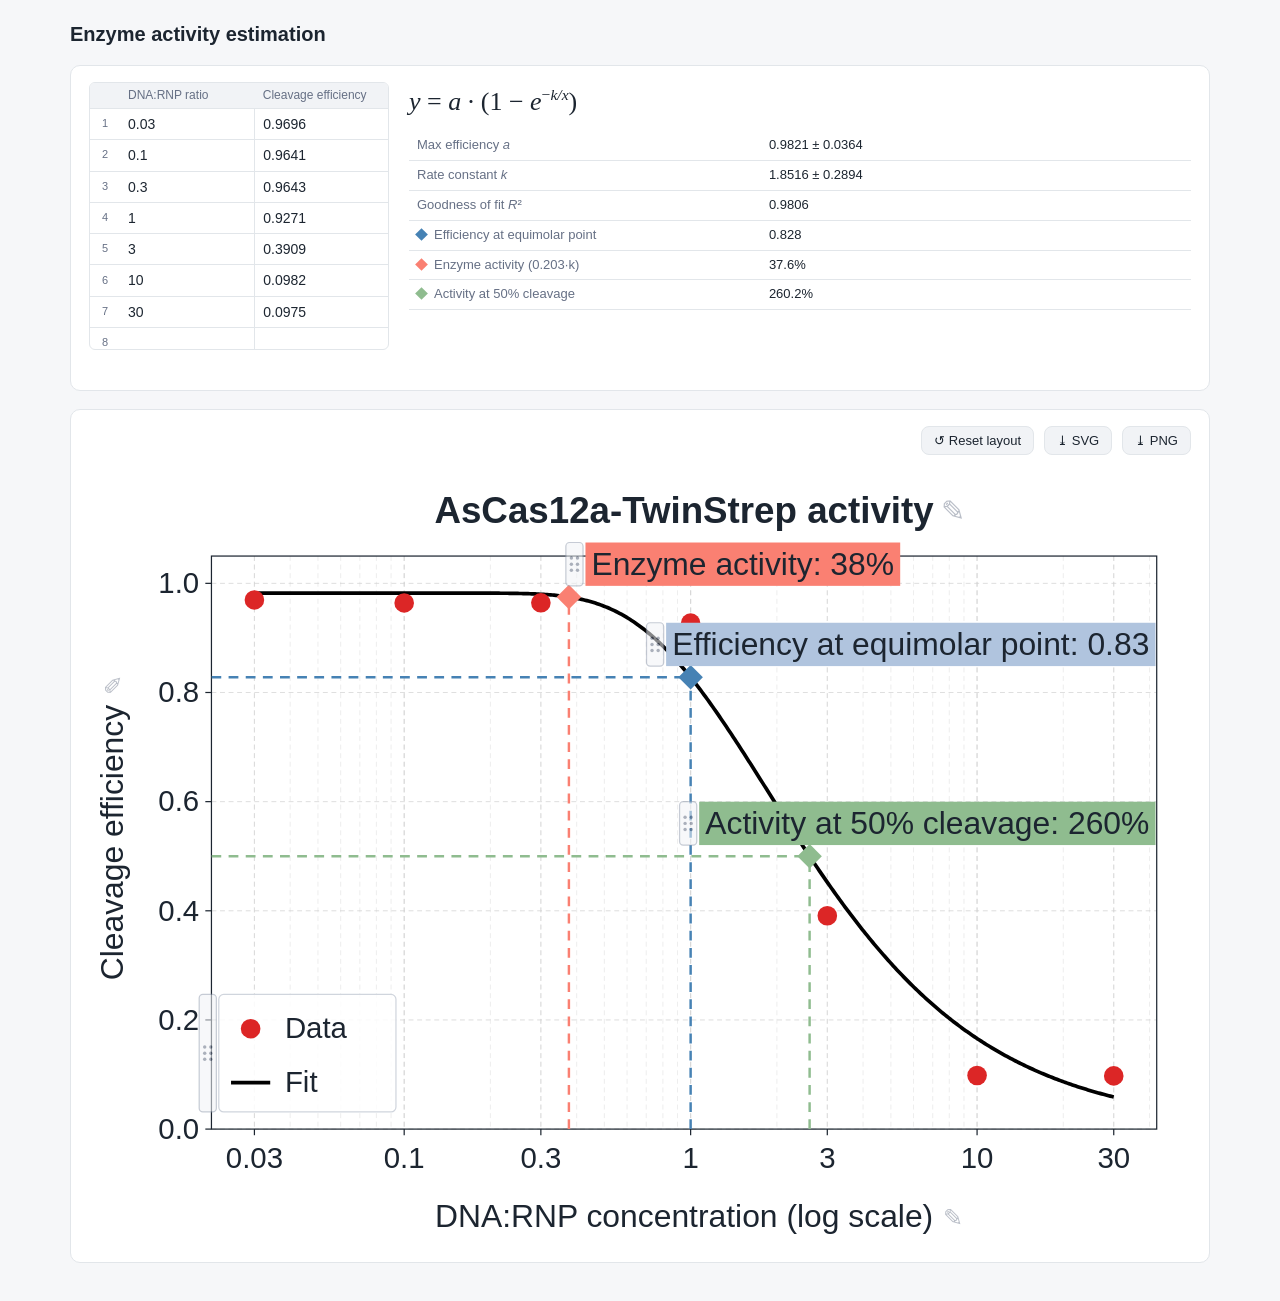
==== commit f5e5b189: "Updated enzyme activity layout" ====
--- a/tools/enzyme_activity.html
+++ b/tools/enzyme_activity.html
@@ -49,11 +49,11 @@
 
     .inputs {
       display: grid;
-      grid-template-columns: minmax(220px, 300px) 1fr;
-      gap: 24px
-    }
-
-    @media (max-width: 700px) {
+      grid-template-columns: clamp(180px, 34%, 300px) minmax(0, 1fr);
+      gap: 20px
+    }
+
+    @media (max-width: 460px) {
       .inputs {
         grid-template-columns: 1fr
       }
@@ -89,6 +89,9 @@
       padding: 5px 8px;
       text-align: left;
       width: auto;
+      white-space: normal;
+      line-height: 1.25;
+      vertical-align: bottom;
       z-index: 1
     }
 
@@ -353,7 +356,7 @@
 
     th,
     td {
-      padding: 5px 10px;
+      padding: 5px 8px;
       border-bottom: 1px solid var(--line);
       text-align: left;
       font-variant-numeric: tabular-nums
@@ -363,6 +366,10 @@
       color: var(--muted);
       font-weight: 500;
       width: 45%
+    }
+
+    #results td {
+      white-space: nowrap
     }
 
     .sw {
@@ -1082,6 +1089,7 @@
       pen.style.top = (27 * k) + 'px';
     }
     new ResizeObserver(placeTitle).observe(svgEl);
+    new ResizeObserver(() => fitGridHeight()).observe(document.querySelector('#dataGrid thead'));
     titleInput.addEventListener('input', () => { const t = svgEl.querySelector('.title-el'); if (t) t.textContent = titleInput.value; placePen(); });
     titleInput.addEventListener('keydown', e => { if (e.key === 'Enter') titleInput.blur(); });
 
